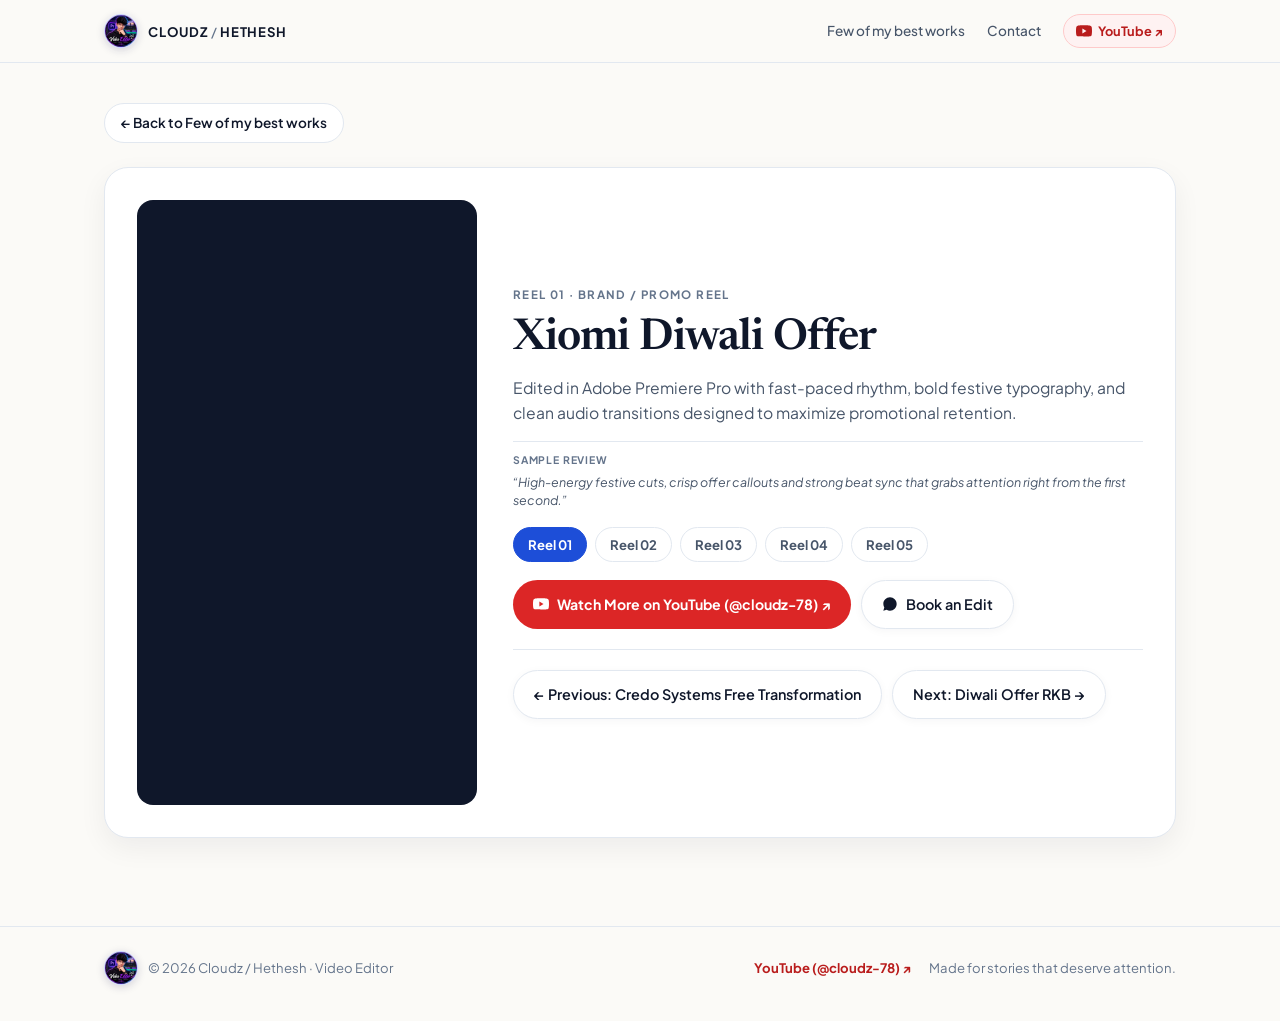
==== reel1.html @ 347a6a31 "Add files via upload" ====
<!DOCTYPE html>
<html lang="en">
<head>
  <meta charset="UTF-8" />
  <meta name="viewport" content="width=device-width, initial-scale=1.0" />
  <title>Xiomi Diwali Offer — CLOUDZ / HETHESH</title>
  <link rel="icon" type="image/png" href="logo.png" />
  <link rel="stylesheet" href="style.css" />
</head>
<body>
  <header class="navbar">
    <div class="nav-inner">
      <a href="index.html" class="brand">
        <img src="logo.png" alt="Cloudz Logo" class="brand-logo-img" />
        <span>CLOUDZ <span class="slash">/</span> HETHESH</span>
      </a>
      <nav class="nav-links">
        <a href="index.html#reels">Few of my best works</a>
        <a href="index.html#contact" class="hide-mobile">Contact</a>
        <a href="https://youtube.com/@cloudz-78?si=4yMb71lbz2r-8xwP" target="_blank" rel="noopener noreferrer" class="nav-yt-pill">
          <svg width="16" height="16" viewBox="0 0 24 24" fill="currentColor" aria-hidden="true"><path d="M23.498 6.186a3.016 3.016 0 0 0-2.122-2.136C19.505 3.545 12 3.545 12 3.545s-7.505 0-9.377.505A3.017 3.017 0 0 0 .502 6.186C0 8.07 0 12 0 12s0 3.93.502 5.814a3.016 3.016 0 0 0 2.122 2.136c1.871.505 9.376.505 9.376.505s7.505 0 9.377-.505a3.015 3.015 0 0 0 2.122-2.136C24 15.93 24 12 24 12s0-3.93-.502-5.814zM9.545 15.568V8.432L15.818 12l-6.273 3.568z"/></svg> YouTube &nearr;
        </a>
      </nav>
    </div>
  </header>

  <main class="single-reel-wrap">
    <div class="container">
      <a href="index.html#reels" class="back-pill">&larr; Back to Few of my best works</a>

      <div class="single-reel-card">
        <div class="single-video-box">
          <iframe
            src="https://drive.google.com/file/d/10jOSGEvr1vNRi2Vnm65DRfcLx59gavxq/preview"
            allow="autoplay"
            allowfullscreen
            title="Xiomi Diwali Offer">
          </iframe>
        </div>

        <div>
          <span class="kicker">REEL 01 &middot; BRAND / PROMO REEL</span>
          <h1 class="section-title">Xiomi Diwali Offer</h1>
          <p class="section-subtitle" style="margin-bottom:16px;">Edited in Adobe Premiere Pro with fast-paced rhythm, bold festive typography, and clean audio transitions designed to maximize promotional retention.</p>

          <div class="sample-review-tag">SAMPLE REVIEW</div>
          <p class="sample-review-quote" style="margin-bottom:18px;">“High-energy festive cuts, crisp offer callouts and strong beat sync that grabs attention right from the first second.”</p>

          <div class="reel-nav-pills">
            <a href="reel1.html" class="reel-num-pill active">Reel 01</a>
            <a href="reel2.html" class="reel-num-pill">Reel 02</a>
            <a href="reel3.html" class="reel-num-pill">Reel 03</a>
            <a href="reel4.html" class="reel-num-pill">Reel 04</a>
            <a href="reel5.html" class="reel-num-pill">Reel 05</a>
            
          </div>

          <div style="display:flex;flex-wrap:wrap;gap:10px;margin-top:16px;">
            <a href="https://youtube.com/@cloudz-78?si=4yMb71lbz2r-8xwP" target="_blank" rel="noopener noreferrer" class="btn-yt-solid">
              <svg width="16" height="16" viewBox="0 0 24 24" fill="currentColor" aria-hidden="true"><path d="M23.498 6.186a3.016 3.016 0 0 0-2.122-2.136C19.505 3.545 12 3.545 12 3.545s-7.505 0-9.377.505A3.017 3.017 0 0 0 .502 6.186C0 8.07 0 12 0 12s0 3.93.502 5.814a3.016 3.016 0 0 0 2.122 2.136c1.871.505 9.376.505 9.376.505s7.505 0 9.377-.505a3.015 3.015 0 0 0 2.122-2.136C24 15.93 24 12 24 12s0-3.93-.502-5.814zM9.545 15.568V8.432L15.818 12l-6.273 3.568z"/></svg> Watch More on YouTube (@cloudz-78) &nearr;
            </a>
            <a href="https://wa.me/918072719492" target="_blank" rel="noopener noreferrer" class="btn-outline">
              <svg width="16" height="16" viewBox="0 0 24 24" fill="currentColor" aria-hidden="true"><path d="M12.031 6.172c-3.181 0-5.767 2.586-5.768 5.766-.001 1.298.38 2.27 1.019 3.287l-.582 2.128 2.182-.573c.978.58 1.911.928 3.145.929 3.178 0 5.767-2.587 5.768-5.766.001-3.187-2.575-5.77-5.764-5.771zm3.392 8.244c-.144.405-.837.774-1.17.824-.299.045-.677.063-1.092-.069-.252-.08-.575-.187-.988-.365-1.739-.751-2.874-2.502-2.961-2.617-.087-.116-.708-.94-.708-1.793s.448-1.273.607-1.446c.159-.173.346-.217.462-.217l.332.006c.106.005.249-.04.39.298.144.347.491 1.2.534 1.287.043.087.072.188.014.304-.058.116-.087.188-.173.289l-.26.304c-.087.086-.177.18-.076.354.101.174.449.741.964 1.201.662.591 1.221.774 1.394.86s.274.072.376-.043c.101-.116.433-.506.549-.68.116-.173.231-.145.39-.087s1.011.477 1.184.564.289.13.332.202c.045.072.045.419-.1.824zM12 2C6.477 2 2 6.477 2 12c0 1.89.525 3.66 1.438 5.168L2 22l4.978-1.418A9.955 9.955 0 0 0 12 22c5.523 0 10-4.477 10-10S17.523 2 12 2z"/></svg> Book an Edit
            </a>
          </div>

          <div class="prev-next-row">
            <a href="reel5.html" class="btn-outline">&larr; Previous: Credo Systems Free Transformation</a>
            <a href="reel2.html" class="btn-outline">Next: Diwali Offer RKB &rarr;</a>
          </div>
        </div>
      </div>
    </div>
  </main>

  <footer>
    <div class="footer-inner">
      <div style="display:flex;align-items:center;gap:10px;">
        <img src="logo.png" alt="Cloudz Logo" class="brand-logo-img" />
        <span>&copy; 2026 Cloudz / Hethesh &middot; Video Editor</span>
      </div>
      <div style="display:flex;align-items:center;gap:18px;flex-wrap:wrap;">
        <a href="https://youtube.com/@cloudz-78?si=4yMb71lbz2r-8xwP" target="_blank" rel="noopener noreferrer" style="color:#b91c1c;font-weight:700;">
          YouTube (@cloudz-78) &nearr;
        </a>
        <span>Made for stories that deserve attention.</span>
      </div>
    </div>
  </footer>
</body>
</html>
---- style.css ----
/* Cloudz / Hethesh — Video Editor Portfolio */
@import url('https://fonts.googleapis.com/css2?family=Newsreader:ital,opsz,wght@0,6..72,500;0,6..72,600;0,6..72,700;1,6..72,400&family=Plus+Jakarta+Sans:wght@400;500;600;700;800&display=swap');

:root {
  --bg-page: #fbfaf7;
  --bg-surface: #ffffff;
  --bg-blue-tint: #f2f7fe;
  --border-blue-tint: #dbeafe;
  --bg-cream-tint: #fefcf3;
  --border-cream-tint: #fef08a;
  --text-dark: #0f172a;
  --text-body: #475569;
  --text-muted: #64748b;
  --accent-blue: #1d4ed8;
  --accent-yellow: #facc15;
  --accent-yellow-hover: #eab308;
  --yt-red: #dc2626;
  --border-light: #e2e8f0;
  --shadow-sm: 0 2px 10px rgba(15, 23, 42, 0.04);
  --shadow-md: 0 10px 28px rgba(15, 23, 42, 0.06);
  --font-serif: 'Newsreader', Georgia, 'Times New Roman', serif;
  --font-sans: 'Plus Jakarta Sans', -apple-system, BlinkMacSystemFont, 'Segoe UI', Roboto, sans-serif;
}

* {
  box-sizing: border-box;
  margin: 0;
  padding: 0;
}

html {
  scroll-behavior: smooth;
}

body {
  font-family: var(--font-sans);
  background-color: var(--bg-page);
  color: var(--text-dark);
  line-height: 1.6;
  -webkit-font-smoothing: antialiased;
}

a {
  color: inherit;
  text-decoration: none;
}

.container {
  max-width: 1120px;
  margin: 0 auto;
  padding: 0 24px;
}

/* Top Navbar */
.navbar {
  position: sticky;
  top: 0;
  z-index: 100;
  background: rgba(251, 250, 247, 0.92);
  backdrop-filter: blur(10px);
  border-bottom: 1px solid var(--border-light);
}

.nav-inner {
  max-width: 1120px;
  margin: 0 auto;
  padding: 14px 24px;
  display: flex;
  align-items: center;
  justify-content: space-between;
  gap: 16px;
}

.brand {
  display: inline-flex;
  align-items: center;
  gap: 10px;
  font-size: 0.82rem;
  font-weight: 700;
  letter-spacing: 0.06em;
  color: var(--text-dark);
}

.brand-badge {
  display: inline-flex;
  align-items: center;
  justify-content: center;
  padding: 5px 8px;
  border-radius: 8px;
  background: linear-gradient(135deg, #0284c7, #2563eb);
  color: #ffffff;
  font-size: 0.72rem;
  font-weight: 800;
  letter-spacing: 0.04em;
}

.brand span.slash {
  color: var(--text-muted);
  font-weight: 500;
}

.nav-links {
  display: flex;
  align-items: center;
  gap: 22px;
  font-size: 0.85rem;
  font-weight: 500;
  color: var(--text-body);
}

.nav-links a:hover {
  color: var(--text-dark);
}

.nav-yt-pill {
  display: inline-flex;
  align-items: center;
  gap: 6px;
  padding: 6px 12px;
  border-radius: 999px;
  background: #fef2f2;
  border: 1px solid #fecaca;
  color: #b91c1c !important;
  font-weight: 700;
  font-size: 0.8rem;
  transition: transform 0.15s ease, background 0.15s ease;
}

.nav-yt-pill:hover {
  background: #fee2e2;
  transform: translateY(-1px);
}

@media (max-width: 820px) {
  .nav-links a.hide-mobile {
    display: none;
  }
}

/* Section Utilities */
section {
  padding: 56px 0;
}

.kicker {
  display: block;
  font-size: 0.72rem;
  font-weight: 700;
  letter-spacing: 0.12em;
  text-transform: uppercase;
  color: var(--text-muted);
  margin-bottom: 10px;
}

.section-title {
  font-family: var(--font-serif);
  font-size: clamp(2rem, 4vw, 2.75rem);
  font-weight: 600;
  line-height: 1.15;
  letter-spacing: -0.02em;
  color: var(--text-dark);
  margin-bottom: 10px;
}

.section-subtitle {
  font-size: 0.98rem;
  color: var(--text-body);
  max-width: 640px;
}

/* Hero Section */
.hero {
  padding: 64px 0 48px;
}

.hero-grid {
  display: grid;
  grid-template-columns: 1.25fr 0.85fr;
  gap: 40px;
  align-items: center;
}

@media (max-width: 860px) {
  .hero-grid {
    grid-template-columns: 1fr;
    text-align: left;
  }
}

.hero-title {
  font-family: var(--font-serif);
  font-size: clamp(2.85rem, 6vw, 4.35rem);
  font-weight: 600;
  line-height: 1.06;
  letter-spacing: -0.025em;
  color: var(--text-dark);
  margin-bottom: 20px;
}

.hero-title .accent {
  color: var(--accent-blue);
}

.hero-desc {
  font-size: 1.05rem;
  color: var(--text-body);
  max-width: 540px;
  margin-bottom: 26px;
}

.hero-buttons {
  display: flex;
  flex-wrap: wrap;
  gap: 12px;
  align-items: center;
  margin-bottom: 14px;
}

.btn-yellow {
  display: inline-flex;
  align-items: center;
  gap: 8px;
  padding: 12px 20px;
  border-radius: 999px;
  background: var(--accent-yellow);
  color: var(--text-dark);
  font-size: 0.9rem;
  font-weight: 700;
  box-shadow: 0 4px 14px rgba(250, 204, 21, 0.35);
  transition: background 0.15s ease, transform 0.15s ease;
}

.btn-yellow:hover {
  background: var(--accent-yellow-hover);
  transform: translateY(-1px);
}

.btn-outline {
  display: inline-flex;
  align-items: center;
  gap: 8px;
  padding: 12px 20px;
  border-radius: 999px;
  background: var(--bg-surface);
  color: var(--text-dark);
  border: 1px solid var(--border-light);
  font-size: 0.9rem;
  font-weight: 600;
  box-shadow: var(--shadow-sm);
  transition: border-color 0.15s ease, transform 0.15s ease;
}

.btn-outline:hover {
  border-color: #94a3b8;
  transform: translateY(-1px);
}

.btn-yt-hero {
  display: inline-flex;
  align-items: center;
  gap: 8px;
  padding: 12px 20px;
  border-radius: 999px;
  background: #ffffff;
  color: #b91c1c;
  border: 1.5px solid #fecaca;
  font-size: 0.9rem;
  font-weight: 700;
  box-shadow: var(--shadow-sm);
  transition: background 0.15s ease, transform 0.15s ease;
}

.btn-yt-hero:hover {
  background: #fef2f2;
  transform: translateY(-1px);
}

.hero-micro {
  font-size: 0.82rem;
  color: var(--text-muted);
}

/* Circular Video Editor Emblem */
.hero-emblem-wrap {
  display: flex;
  justify-content: center;
  align-items: center;
}

.editor-emblem {
  width: 295px;
  height: 295px;
  border-radius: 50%;
  background: radial-gradient(circle at 35% 30%, #3b0764, #1e1b4b 58%, #090d16 100%);
  border: 6px solid #e0e7ff;
  box-shadow: 0 20px 45px rgba(30, 27, 75, 0.22), 0 0 0 1px rgba(99, 102, 241, 0.25);
  position: relative;
  display: flex;
  flex-direction: column;
  align-items: center;
  justify-content: center;
  color: #ffffff;
  text-align: center;
  padding: 24px;
}

.emblem-icon-pr,
.emblem-icon-ae {
  position: absolute;
  width: 46px;
  height: 46px;
  border-radius: 12px;
  display: flex;
  align-items: center;
  justify-content: center;
  font-weight: 800;
  font-size: 1.15rem;
  box-shadow: 0 8px 20px rgba(0, 0, 0, 0.45);
}

.emblem-icon-pr {
  top: 42px;
  left: 28px;
  background: #00005b;
  color: #9999ff;
  border: 2px solid #9999ff;
  transform: rotate(-10deg);
}

.emblem-icon-ae {
  top: 44px;
  right: 28px;
  background: #00005b;
  color: #d8b4fe;
  border: 2px solid #c084fc;
  transform: rotate(10deg);
}

.emblem-avatar-ring {
  width: 96px;
  height: 96px;
  border-radius: 50%;
  background: linear-gradient(135deg, #38bdf8, #818cf8, #ec4899);
  padding: 3px;
  margin-bottom: 12px;
}

.emblem-avatar-inner {
  width: 100%;
  height: 100%;
  border-radius: 50%;
  background: #0f172a;
  display: flex;
  align-items: center;
  justify-content: center;
  font-family: var(--font-serif);
  font-size: 2rem;
  font-weight: 700;
  color: #f8fafc;
}

.emblem-title {
  font-family: var(--font-serif);
  font-style: italic;
  font-size: 1.75rem;
  font-weight: 700;
  line-height: 1.1;
  background: linear-gradient(90deg, #ffffff, #c4b5fd);
  -webkit-background-clip: text;
  -webkit-text-fill-color: transparent;
  margin-bottom: 6px;
}

.emblem-sub {
  font-size: 0.65rem;
  font-weight: 700;
  letter-spacing: 0.2em;
  color: #cbd5e1;
  text-transform: uppercase;
}

/* About Section */
.about-copy {
  max-width: 720px;
  font-size: 0.98rem;
  color: var(--text-body);
  margin-bottom: 26px;
}

.stats-row {
  display: flex;
  flex-wrap: wrap;
  gap: 16px;
  margin-bottom: 32px;
}

.stat-card {
  background: var(--bg-surface);
  border: 1px solid var(--border-light);
  border-radius: 16px;
  padding: 18px 24px;
  display: flex;
  align-items: center;
  gap: 16px;
  min-width: 220px;
  box-shadow: var(--shadow-sm);
}

.stat-num {
  font-family: var(--font-serif);
  font-size: 2rem;
  font-weight: 700;
  color: var(--text-dark);
  line-height: 1;
}

.stat-label {
  font-size: 0.82rem;
  color: var(--text-muted);
  max-width: 110px;
  line-height: 1.3;
}

.tools-heading {
  font-size: 0.9rem;
  font-weight: 700;
  color: var(--text-dark);
  margin-bottom: 14px;
}

.tools-grid {
  display: grid;
  grid-template-columns: repeat(4, 1fr);
  gap: 16px;
}

@media (max-width: 860px) {
  .tools-grid {
    grid-template-columns: repeat(2, 1fr);
  }
}

@media (max-width: 500px) {
  .tools-grid {
    grid-template-columns: 1fr;
  }
}

.tool-card {
  background: var(--bg-surface);
  border: 1px solid var(--border-light);
  border-radius: 16px;
  padding: 18px;
  box-shadow: var(--shadow-sm);
}

.tool-badge {
  width: 36px;
  height: 36px;
  border-radius: 10px;
  display: flex;
  align-items: center;
  justify-content: center;
  font-weight: 800;
  font-size: 0.85rem;
  margin-bottom: 12px;
}

.tool-ps { background: #001e36; color: #31a8ff; }
.tool-pr { background: #00005b; color: #9999ff; }
.tool-picsart { background: linear-gradient(135deg, #c026d3, #06b6d4); color: #ffffff; }
.tool-capcut { background: #0f172a; color: #ffffff; }

.tool-card h3 {
  font-size: 0.92rem;
  font-weight: 700;
  margin-bottom: 4px;
}

.tool-card p {
  font-size: 0.8rem;
  color: var(--text-muted);
  line-height: 1.45;
}

.tools-footnote {
  font-size: 0.74rem;
  color: var(--text-muted);
  margin-top: 12px;
}

/* Selected Collaborations */
.collab-grid {
  display: grid;
  grid-template-columns: repeat(2, 1fr);
  gap: 20px;
  margin-top: 26px;
}

@media (max-width: 740px) {
  .collab-grid {
    grid-template-columns: 1fr;
  }
}

.collab-card {
  border-radius: 20px;
  padding: 28px;
  box-shadow: var(--shadow-sm);
}

.collab-card.blue {
  background: var(--bg-blue-tint);
  border: 1px solid var(--border-blue-tint);
}

.collab-card.cream {
  background: var(--bg-cream-tint);
  border: 1px solid var(--border-cream-tint);
}

.collab-card h3 {
  font-size: 1.2rem;
  font-weight: 700;
  margin-bottom: 8px;
}

.collab-card p {
  font-size: 0.9rem;
  color: var(--text-body);
  margin-bottom: 16px;
}

.inline-link {
  display: inline-flex;
  align-items: center;
  gap: 5px;
  font-size: 0.85rem;
  font-weight: 700;
  color: var(--accent-blue);
}

.inline-link:hover {
  text-decoration: underline;
}

/* Reels Showcase — Few of my best works */
.reels-top-grid {
  display: grid;
  grid-template-columns: repeat(4, 1fr);
  gap: 20px;
  margin-top: 28px;
}

.reels-bottom-row {
  display: flex;
  justify-content: center;
  margin-top: 24px;
}

.reels-bottom-row .reel-item {
  width: 100%;
  max-width: 265px;
}

@media (max-width: 980px) {
  .reels-top-grid {
    grid-template-columns: repeat(2, 1fr);
  }
  .reels-bottom-row .reel-item {
    max-width: 340px;
  }
}

@media (max-width: 560px) {
  .reels-top-grid {
    grid-template-columns: 1fr;
  }
  .reels-bottom-row .reel-item {
    max-width: 100%;
  }
}

.reel-item {
  background: var(--bg-surface);
  border: 1px solid var(--border-light);
  border-radius: 18px;
  padding: 12px;
  box-shadow: var(--shadow-sm);
  display: flex;
  flex-direction: column;
  transition: transform 0.2s ease, box-shadow 0.2s ease;
}

.reel-item:hover {
  transform: translateY(-3px);
  box-shadow: var(--shadow-md);
}

.reel-frame {
  position: relative;
  width: 100%;
  aspect-ratio: 9 / 16;
  border-radius: 12px;
  overflow: hidden;
  background: #0f172a;
  margin-bottom: 14px;
}

.reel-frame iframe {
  position: absolute;
  inset: 0;
  width: 100%;
  height: 100%;
  border: 0;
}

.reel-cat {
  font-size: 0.68rem;
  font-weight: 700;
  letter-spacing: 0.1em;
  text-transform: uppercase;
  color: var(--text-muted);
  margin-bottom: 3px;
}

.reel-name {
  font-size: 0.98rem;
  font-weight: 700;
  color: var(--text-dark);
  margin-bottom: 6px;
}

.open-reel-link {
  display: inline-flex;
  align-items: center;
  gap: 4px;
  font-size: 0.82rem;
  font-weight: 700;
  color: var(--accent-blue);
  margin-bottom: 12px;
}

.open-reel-link:hover {
  text-decoration: underline;
}

.sample-review-tag {
  font-size: 0.65rem;
  font-weight: 700;
  letter-spacing: 0.08em;
  text-transform: uppercase;
  color: var(--text-muted);
  border-top: 1px solid var(--border-light);
  padding-top: 10px;
  margin-bottom: 4px;
}

.sample-review-quote {
  font-size: 0.78rem;
  font-style: italic;
  color: var(--text-body);
  line-height: 1.45;
}

/* YouTube Channel Highlight Banner */
.yt-spotlight {
  margin-top: 32px;
  background: linear-gradient(135deg, #fff5f5, #ffffff);
  border: 1.5px solid #fecaca;
  border-radius: 20px;
  padding: 24px 28px;
  display: flex;
  flex-wrap: wrap;
  align-items: center;
  justify-content: space-between;
  gap: 20px;
  box-shadow: var(--shadow-sm);
}

.yt-spotlight-left {
  display: flex;
  align-items: center;
  gap: 16px;
}

.yt-big-icon {
  width: 48px;
  height: 48px;
  border-radius: 14px;
  background: #dc2626;
  color: #ffffff;
  display: flex;
  align-items: center;
  justify-content: center;
  flex-shrink: 0;
}

.yt-spotlight h3 {
  font-size: 1.08rem;
  font-weight: 800;
  color: var(--text-dark);
}

.yt-spotlight p {
  font-size: 0.86rem;
  color: var(--text-body);
}

.btn-yt-solid {
  display: inline-flex;
  align-items: center;
  gap: 8px;
  padding: 11px 20px;
  border-radius: 999px;
  background: #dc2626;
  color: #ffffff;
  font-size: 0.88rem;
  font-weight: 700;
  transition: background 0.15s ease, transform 0.15s ease;
}

.btn-yt-solid:hover {
  background: #b91c1c;
  transform: translateY(-1px);
}

/* Client Reviews */
.reviews-header {
  display: flex;
  flex-wrap: wrap;
  justify-content: space-between;
  align-items: flex-end;
  gap: 16px;
  margin-bottom: 24px;
}

.preview-note {
  background: var(--bg-surface);
  border: 1px solid var(--border-light);
  border-radius: 12px;
  padding: 10px 14px;
  font-size: 0.76rem;
  color: var(--text-muted);
  max-width: 340px;
  line-height: 1.4;
}

.reviews-grid {
  display: grid;
  grid-template-columns: repeat(2, 1fr);
  gap: 20px;
}

@media (max-width: 740px) {
  .reviews-grid {
    grid-template-columns: 1fr;
  }
}

.review-card {
  background: var(--bg-surface);
  border: 1px solid var(--border-light);
  border-radius: 20px;
  padding: 26px;
  box-shadow: var(--shadow-sm);
}

.review-status {
  font-size: 0.68rem;
  font-weight: 700;
  letter-spacing: 0.08em;
  text-transform: uppercase;
  color: var(--text-muted);
  margin-bottom: 12px;
}

.review-text {
  font-size: 0.96rem;
  color: var(--text-dark);
  margin-bottom: 18px;
  line-height: 1.55;
}

.reviewer {
  display: flex;
  align-items: center;
  gap: 12px;
}

.avatar-circle {
  width: 38px;
  height: 38px;
  border-radius: 50%;
  font-size: 0.82rem;
  font-weight: 800;
  display: flex;
  align-items: center;
  justify-content: center;
}

.avatar-blue { background: #dbeafe; color: #1d4ed8; }
.avatar-green { background: #dcfce7; color: #15803d; }

.reviewer-name {
  font-size: 0.88rem;
  font-weight: 700;
}

.reviewer-role {
  font-size: 0.78rem;
  color: var(--text-muted);
}

/* Services & Workflow */
.three-grid {
  display: grid;
  grid-template-columns: repeat(3, 1fr);
  gap: 18px;
  margin-top: 24px;
}

@media (max-width: 780px) {
  .three-grid {
    grid-template-columns: 1fr;
  }
}

.info-card {
  background: var(--bg-surface);
  border: 1px solid var(--border-light);
  border-radius: 18px;
  padding: 24px;
  box-shadow: var(--shadow-sm);
}

.info-card h3 {
  font-size: 1.05rem;
  font-weight: 700;
  margin-bottom: 8px;
}

.info-card p {
  font-size: 0.88rem;
  color: var(--text-body);
}

.pills-row {
  display: flex;
  flex-wrap: wrap;
  gap: 10px;
  margin-top: 20px;
}

.skill-pill {
  padding: 7px 14px;
  border-radius: 999px;
  background: var(--bg-surface);
  border: 1px solid var(--border-light);
  font-size: 0.8rem;
  font-weight: 500;
  color: var(--text-body);
}

/* Contact Yellow CTA Banner */
.cta-banner {
  background: var(--accent-yellow);
  border-radius: 26px;
  padding: 44px 40px;
  box-shadow: var(--shadow-md);
}

@media (max-width: 600px) {
  .cta-banner {
    padding: 32px 24px;
  }
}

.cta-banner .kicker {
  color: #422006;
}

.cta-banner .section-title {
  color: #0f172a;
}

.cta-banner p.cta-desc {
  color: #1e293b;
  max-width: 580px;
  font-size: 0.96rem;
  margin-bottom: 22px;
}

.cta-buttons {
  display: flex;
  flex-wrap: wrap;
  gap: 12px;
  margin-bottom: 14px;
}

.btn-dark {
  display: inline-flex;
  align-items: center;
  gap: 8px;
  padding: 12px 20px;
  border-radius: 999px;
  background: #0f172a;
  color: #ffffff;
  font-size: 0.88rem;
  font-weight: 700;
}

.btn-dark:hover {
  background: #1e293b;
}

.btn-white {
  display: inline-flex;
  align-items: center;
  gap: 8px;
  padding: 12px 20px;
  border-radius: 999px;
  background: #ffffff;
  color: #0f172a;
  font-size: 0.88rem;
  font-weight: 700;
}

.btn-white:hover {
  background: #f8fafc;
}

.cta-phone {
  font-size: 0.8rem;
  font-weight: 600;
  color: #334155;
}

/* Footer */
footer {
  border-top: 1px solid var(--border-light);
  padding: 24px 0 36px;
  margin-top: 24px;
}

.footer-inner {
  max-width: 1120px;
  margin: 0 auto;
  padding: 0 24px;
  display: flex;
  flex-wrap: wrap;
  justify-content: space-between;
  align-items: center;
  gap: 12px;
  font-size: 0.82rem;
  color: var(--text-muted);
}

/* Dedicated Single Reel Page */
.single-reel-wrap {
  padding: 40px 0 64px;
}

.back-pill {
  display: inline-flex;
  align-items: center;
  gap: 6px;
  padding: 8px 16px;
  border-radius: 999px;
  background: var(--bg-surface);
  border: 1px solid var(--border-light);
  font-size: 0.85rem;
  font-weight: 600;
  color: var(--text-dark);
  margin-bottom: 24px;
}

.back-pill:hover {
  border-color: var(--accent-blue);
  color: var(--accent-blue);
}

.single-reel-card {
  background: var(--bg-surface);
  border: 1px solid var(--border-light);
  border-radius: 24px;
  padding: 32px;
  display: grid;
  grid-template-columns: 340px 1fr;
  gap: 36px;
  align-items: center;
  box-shadow: var(--shadow-md);
}

@media (max-width: 820px) {
  .single-reel-card {
    grid-template-columns: 1fr;
    padding: 20px;
  }
}

.single-video-box {
  width: 100%;
  max-width: 340px;
  margin: 0 auto;
  aspect-ratio: 9 / 16;
  border-radius: 16px;
  overflow: hidden;
  background: #0f172a;
  position: relative;
}

.single-video-box iframe {
  position: absolute;
  inset: 0;
  width: 100%;
  height: 100%;
  border: 0;
}

.reel-nav-pills {
  display: flex;
  flex-wrap: wrap;
  gap: 8px;
  margin: 18px 0;
}

.reel-num-pill {
  padding: 6px 14px;
  border-radius: 999px;
  border: 1px solid var(--border-light);
  font-size: 0.82rem;
  font-weight: 700;
  color: var(--text-body);
}

.reel-num-pill.active {
  background: var(--accent-blue);
  color: #ffffff;
  border-color: var(--accent-blue);
}

.prev-next-row {
  display: flex;
  flex-wrap: wrap;
  gap: 10px;
  margin-top: 20px;
  padding-top: 20px;
  border-top: 1px solid var(--border-light);
}


/* Uploaded Custom Logo Styling */
.brand-logo-img {
  width: 34px;
  height: 34px;
  border-radius: 50%;
  object-fit: cover;
  border: 1.5px solid #c7d2fe;
  box-shadow: 0 2px 8px rgba(30, 27, 75, 0.18);
  flex-shrink: 0;
}

.hero-logo-img {
  width: 310px;
  height: 310px;
  max-width: 100%;
  aspect-ratio: 1 / 1;
  border-radius: 50%;
  object-fit: cover;
  border: 5px solid #e0e7ff;
  box-shadow: 0 22px 48px rgba(49, 16, 102, 0.26), 0 0 0 1px rgba(139, 92, 246, 0.3);
  display: block;
}

@media (max-width: 480px) {
  .hero-logo-img {
    width: 265px;
    height: 265px;
  }
}
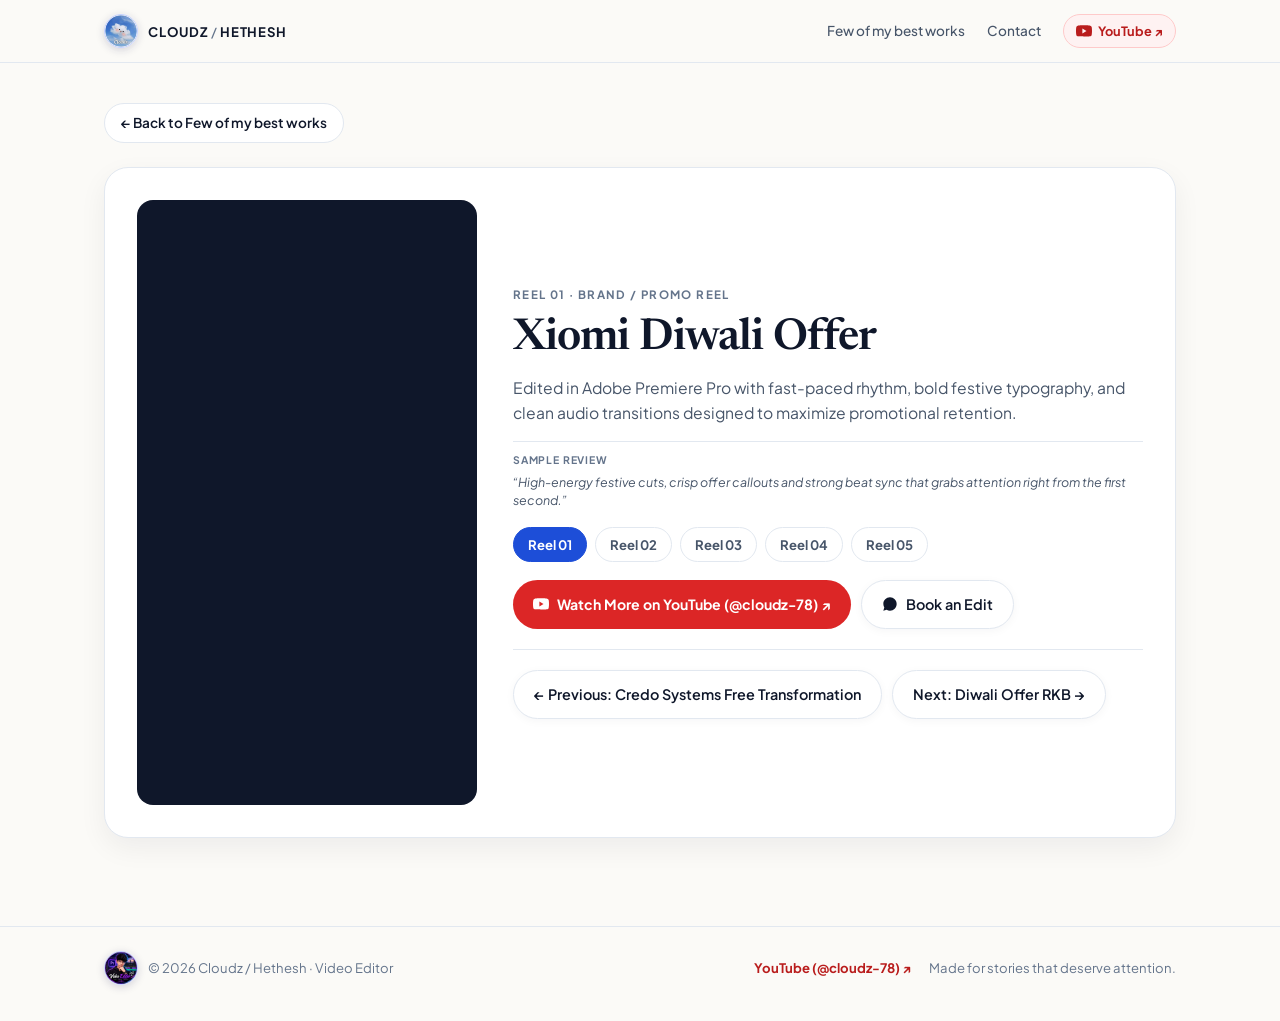
==== commit 74a9cb9a: "Add files via upload" ====
--- a/reel1.html
+++ b/reel1.html
@@ -11,7 +11,7 @@
   <header class="navbar">
     <div class="nav-inner">
       <a href="index.html" class="brand">
-        <img src="logo.png" alt="Cloudz Logo" class="brand-logo-img" />
+        <img src="brand-logo.png" alt="Cloudz Brand Logo" class="brand-logo-img" />
         <span>CLOUDZ <span class="slash">/</span> HETHESH</span>
       </a>
       <nav class="nav-links">
